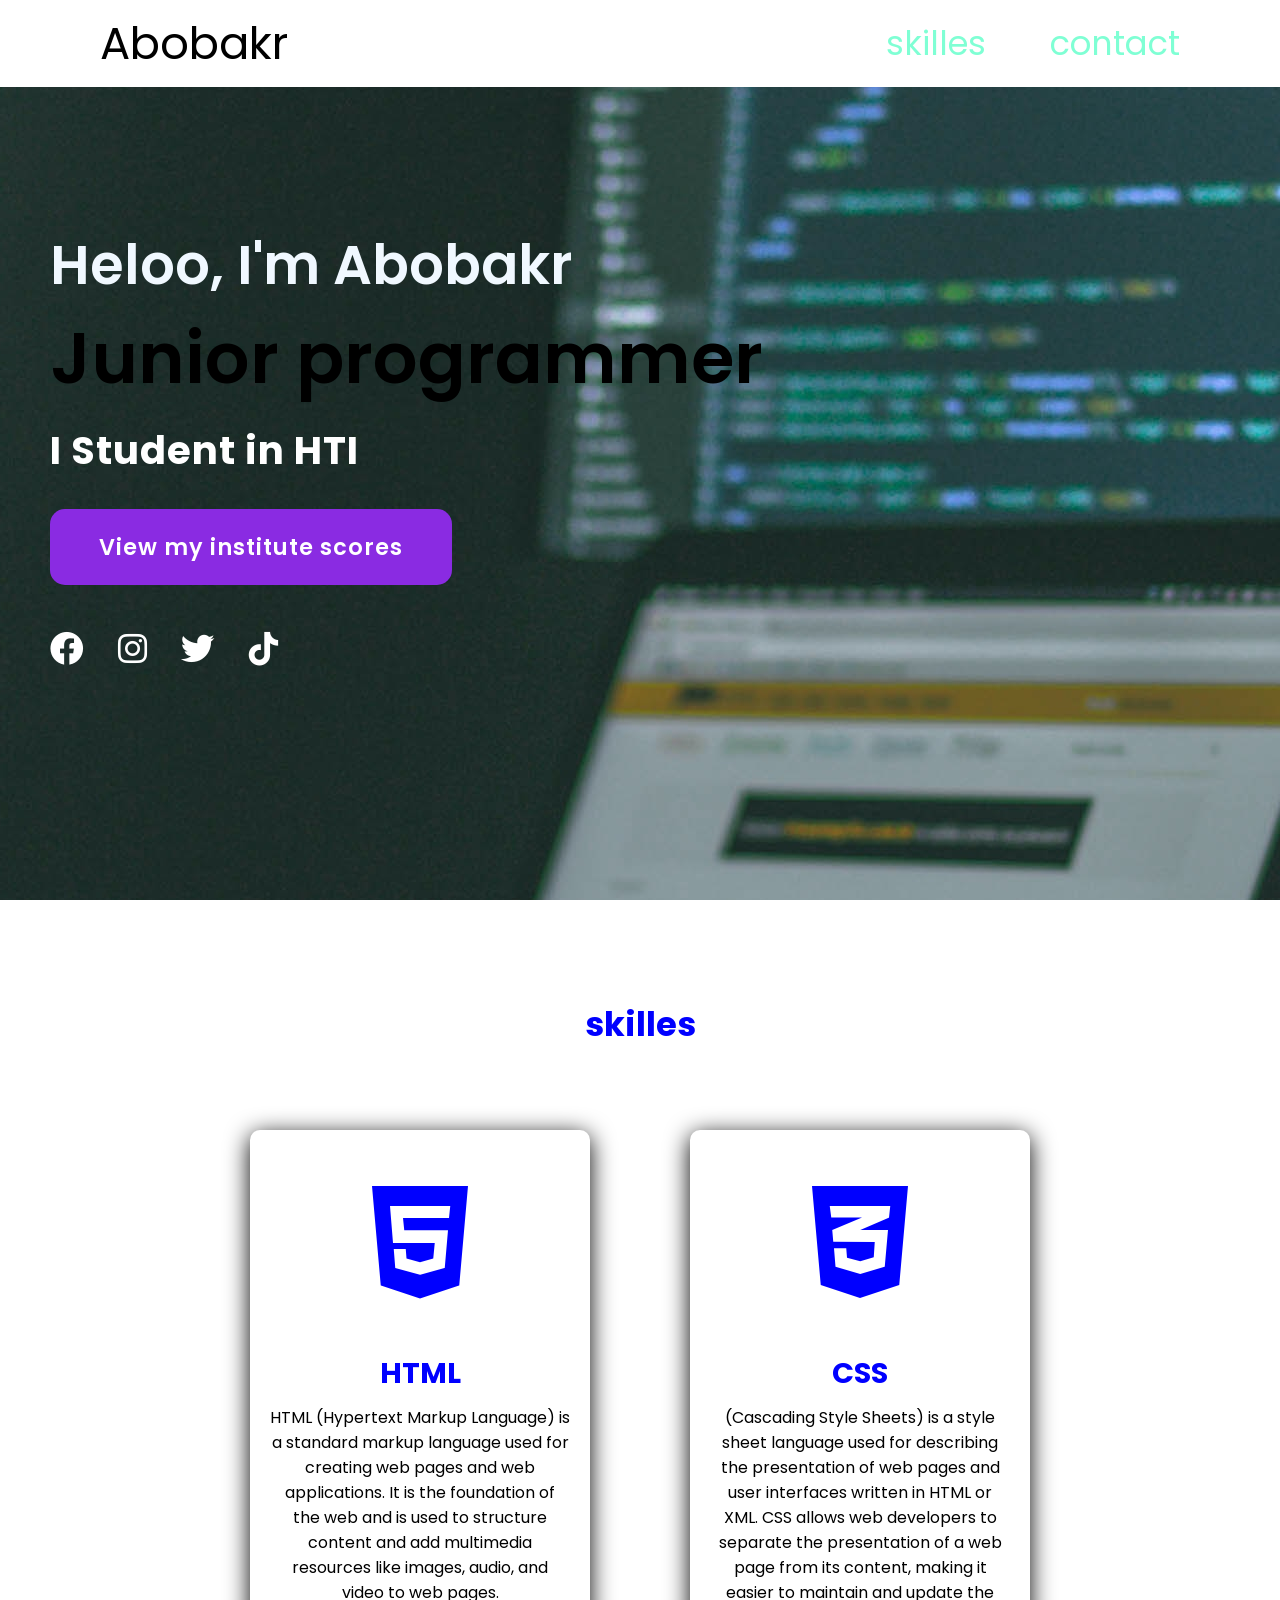
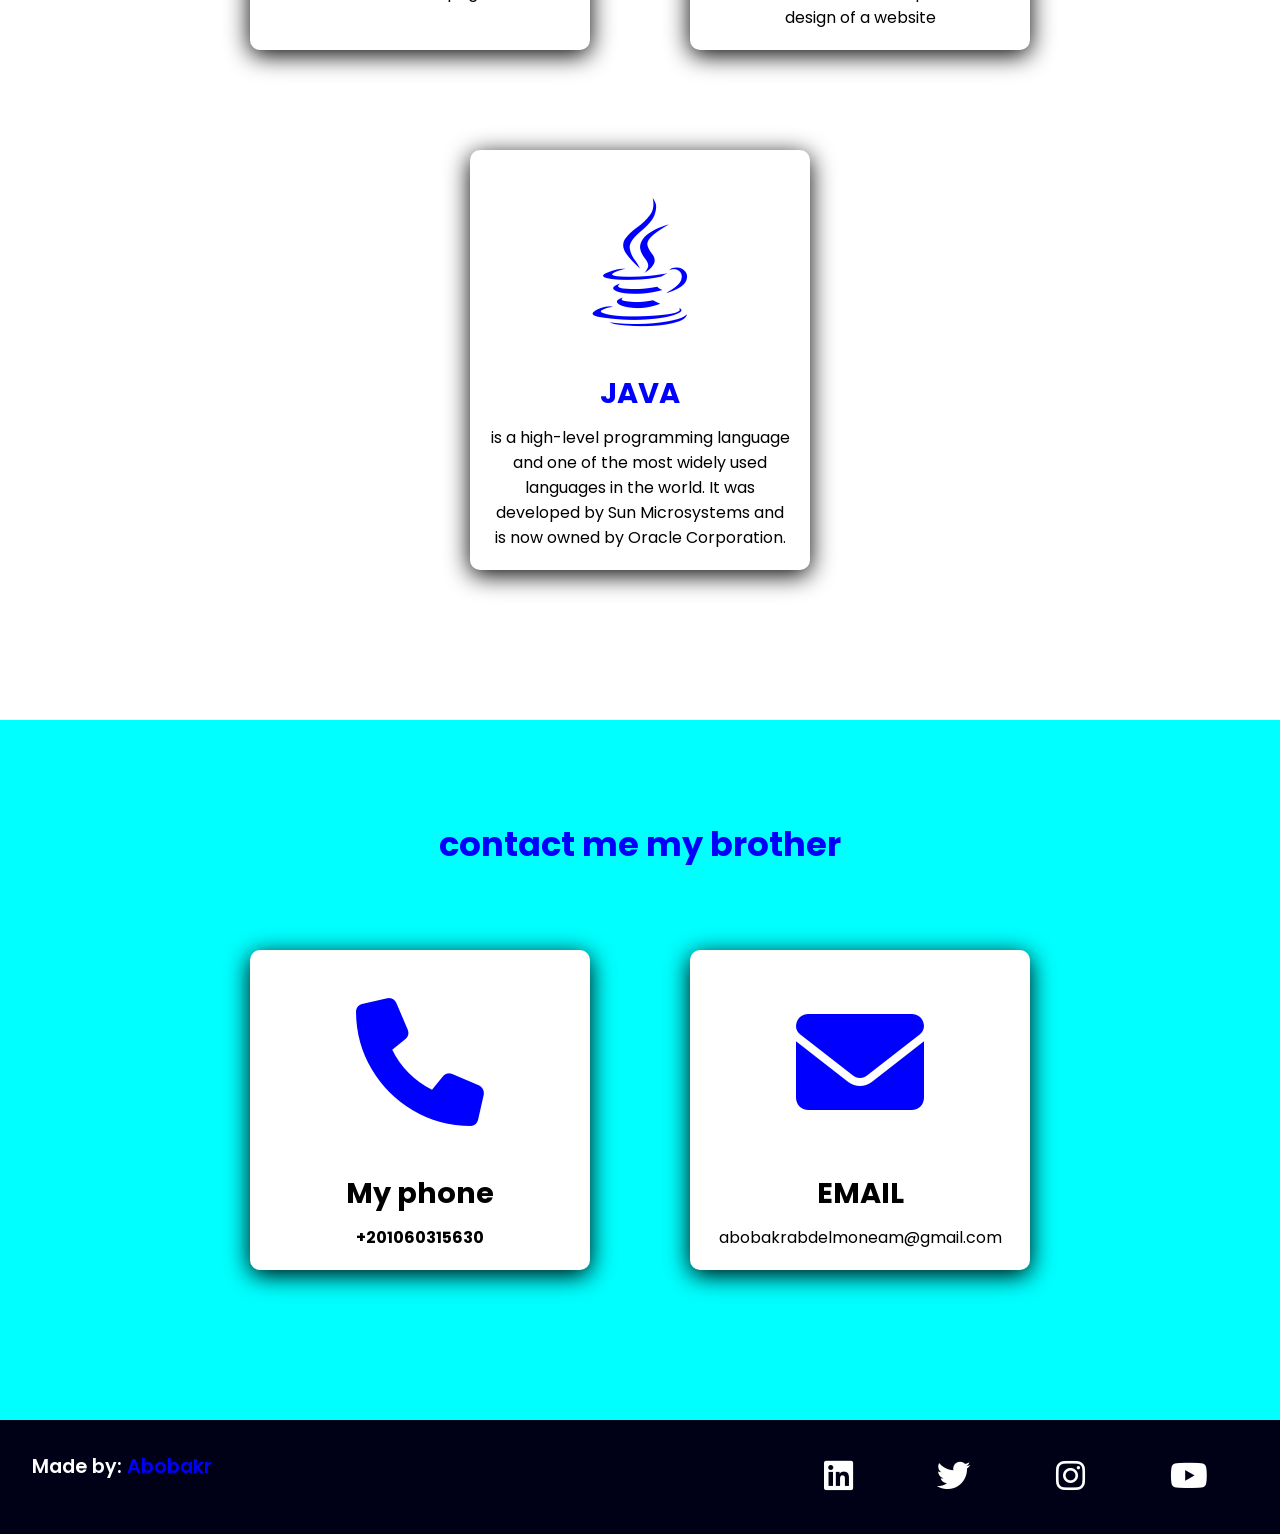
==== index.html @ 80688724 "Add files via upload" ====
<!DOCTYPE html>
<html lang="en">
<head>
    <meta charset="UTF-8">
    <meta name="viewport" content="width=device-width, initial-scale=1.0">
    <link rel="stylesheet" href="https://cdnjs.cloudflare.com/ajax/libs/font-awesome/6.0.0/css/all.min.css">
    <link rel="stylesheet" href="master.css">
    <link rel="website icon" type="png" href="images/icone.png">
    <title>Abobakr abdelmoneam</title>
</head>
<body>
    <header>
        <a href="#" class="logo">Abobakr</a>
        <nav class="navigation">
            <a href="#skilles">skilles</a>
            <a href="#contact">contact</a>
        </nav>
            
        </div>
        </header>
        <section class="main">
            <div>
                <h2>Heloo, I'm Abobakr <br><span>Junior programmer</span></h2>
                <h3>I Student in HTI</h3>
                <a href="http://www.hti.edu.eg/ar/student-results.aspx" class="main-btn" target="_blank">View my institute scores</a>
                <div class="icons">
                    <a href="https://www.facebook.com/mohamed.menem.5686/" target="_blank"><i class="fa-brands fa-facebook"></i></a>
                    <a href="https://www.instagram.com/abobakr_515_/" target="_blank"><i class="fa-brands fa-instagram"></i></a>
                    <a href="https://twitter.com/abobakr_515" target="_blank"><i class="fa-brands fa-twitter"></i></a>
                    <a href="https://www.tiktok.com/@abobakr_elhendawy" target="_blank"><i class="fa-brands fa-tiktok"></i></a>

                </div>

            </div>
        </section>
        <section class="cards" id="skilles">
            <h2 class="title">skilles</h2>
            <div class="content">
                <div class="card">
                    <div class="icon">
                    <i class="fa-brands fa-html5"></i>                     </div>
                    <div class="info">
                        <h3>HTML</h3>
                        <p>HTML (Hypertext Markup Language) is a standard markup language used for creating web pages and web applications. It is the foundation of the web and is used to structure content and add multimedia resources like images, audio, and video to web pages.

                        </p>
                    </div>
                </div>
                <div class="card">
                    <div class="icon">

                   <i class="fa-brands fa-css3-alt"></i>                    </div>
                    <div class="info">
                        <h3>CSS</h3>
                        <p>(Cascading Style Sheets) is a style sheet language used for describing the presentation of web pages and user interfaces written in HTML or XML. CSS allows web developers to separate the presentation of a web page from its content, making it easier to maintain and update the design of a website</p>
                    </div>
                </div>
                <div class="card">
                    <div class="icon">
                        <i class="fa-brands fa-java"></i>                    </div>
                    <div class="info">
                        <h3>JAVA</h3>
                        <p>is a high-level programming language and one of the most widely used languages in the world. It was developed by Sun Microsystems and is now owned by Oracle Corporation.</p>
                    </div>
                </div>
            </div>
        </section>
        <section class="cards contact" id="contact">
            <h2 class="title">contact me my brother</h2>
            <div class="contact">
                <div class="card">
                    <div class="icon">
                    <i class="fa-solid fa-phone"></i>  
                                   </div>
                    <div class="info">
                        <h3>My phone</h3>
                        <h4 class="phone">+201060315630</h4> 
                    </div>
                </div>
                <div class="card">
                    <div class="icon">

                        <i class="fas fa-envelope"></i>
                        </div>
                        <div class="info">
                        <h3>EMAIL</h3>
                    <p>abobakrabdelmoneam@gmail.com</p>
                    </div>


        </section>

        <footer class="footer">
            <p class="footer-title">Made by: <span>Abobakr</span></p>
            <div class="social-icons">
                <a href="https://www.linkedin.com/login/ar" target="_blank"><i class="fab fa-linkedin"></i></a>
                <a href="https://twitter.com/abobakr_515" target="_blank"><i class="fab fa-twitter"></i></a>
                <a href="https://www.instagram.com/abobakr_515_/" target="_blank"><i class="fab fa-instagram"></i></a>
                <a href="https://www.youtube.com/channel/UCfTLrO9yLT_ZJrgtqx2v3Xw" target="_blank"><i class="fab fa-youtube"></i></a>
            </div>
        </footer>
    


    
</body>
</html>
---- master.css ----
@import url('https://fonts.googleapis.com/css2?family=Poppins:ital,wght@0,100;0,200;0,300;0,400;0,500;0,600;0,700;0,800;0,900;1,100;1,200;1,300;1,400;1,500;1,600;1,700;1,800;1,900&display=swap');
*{
    font-family: 'Poppins', sans-serif;
    margin: 0;
    padding: 0;
    box-sizing: border-box;
    scroll-behavior: smooth;
}
header{
    background-color: white;
    width: 100%;
    position: fixed;
    z-index: 999;
    display: flex;
    justify-content: space-between;
    align-items: center;
    padding: 10px 100px;

}
.logo{
    text-decoration: none;
    color: black;
    text-transform: capitalize;
    font-weight: px;
    font-size: 2.8em;
    
}
.navigation a {
    color: aquamarine;
    text-decoration: none;
    font-size: 2.1em;
    font-weight: 800px;
    padding-left: 60px ;

}
.navigation a:hover {
    color: black;
}
section {
    padding: 100px 200px;

}
.main {
    width: 100%;
    min-height: 100vh;
    display: flex;
    align-items: center;
    background: url("images/jefferson-santos-9SoCnyQmkzI-unsplash.jpg")no-repeat;
    background-position: center;
    padding: 50px;
}
.main h2 {
    color: aliceblue;
    font-size: 3.4em;
    font-weight: 600;

}
.main h2 span {
    color: black;
    font-size: 1.3em;
    font-weight: 600;
}
.main h3 {
    color: white;
    font-size: 2.4em;
    font-weight: 700;
    letter-spacing: 1px;
    margin-top: 10px;
    margin-bottom: 30px;

}
.main-btn {
    color: white;
    background-color: blueviolet;
    text-decoration: none;
    font-size: 1.4em;
    font-weight: 600;
    display: inline-block;
    padding: 0.9375em 2.1875em;
    letter-spacing: 1px;
    border-radius: 15px;
    margin-bottom: 40px;
    transition: 0.7s ease;


}
.main-btn:hover {
    background-color: blue;
    transform: scale(1.1);

}
.icons a{
    color: white;
    font-size: 2.1em;
    padding-right: 30px;
    transition: 1s ease;

}
.icons a :hover {
    background-color: black;
    transform: scale(1.5);

}
.title {
    display: flex;
    justify-content: center;
    color: blue;
    font-size:2.1em;
    font-weight: 700;
    margin-bottom: 30px;
}
.content {
    display: flex;
    justify-content: center;
    flex-direction:row ;
    flex-wrap: wrap;
    
}
.card {
    background-color: white;
    width: 21.25em;
    box-shadow: 0 5px 25px black ;
    border-radius: 10px;
    padding: 20px;
    margin: 50px;
    transition: 0.7s ease;
}
.card:hover {
    transform: scale(1.3);
}
.icon {
    color: blue;
    font-size: 8em;
    text-align: center;
}
.info {
    text-align: center;
}

.info h3 {
    color: blue;
    font-size: 1.8em;
    font-weight: 700;
    margin: 10px;
}
.contact {
    background-color: aqua;
    width: 100%;
    display: flex;
    justify-content: center;
    flex-direction:row ;
    flex-wrap: wrap;
}

.contact .info h3 {
    color: black;
}
.footer {
    background-color: #000016;
    color: white;
    padding: 2em;
    display: flex;
    justify-content: space-between;
}
.footer-title {
    font-size: 1.2em;
    font-weight: 600;

}
.footer-title span {
    color: blue;
}
.footer .social-icons a{
    font-size: 2.1em;
    padding: 1.2em;
    color: white;

}
@media (max-width:1023px){
    header{
        padding: 12px 20px;
    }

    .navigation a{
        padding-left: 10px;
    }

    .title{
        font-size: 1.8em;
    }

    section{
        padding: 80px 20px;
    }

    .main-content h2{
        font-size: 1em;
    }

    .main-content h3{
        font-size: 1.6em;
    }

    .content{
        flex-direction: column;
        align-items: center;
    }

}

@media (max-width:641px){
    body{
        font-size: 12px;
    }

    .main-content h2{
        font-size: 0.8em;
    }

    .main-content h3{
        font-size: 1.4em;
    }
}

@media (max-width:300px){
    body{
        font-size: 10px;
     
    }
}
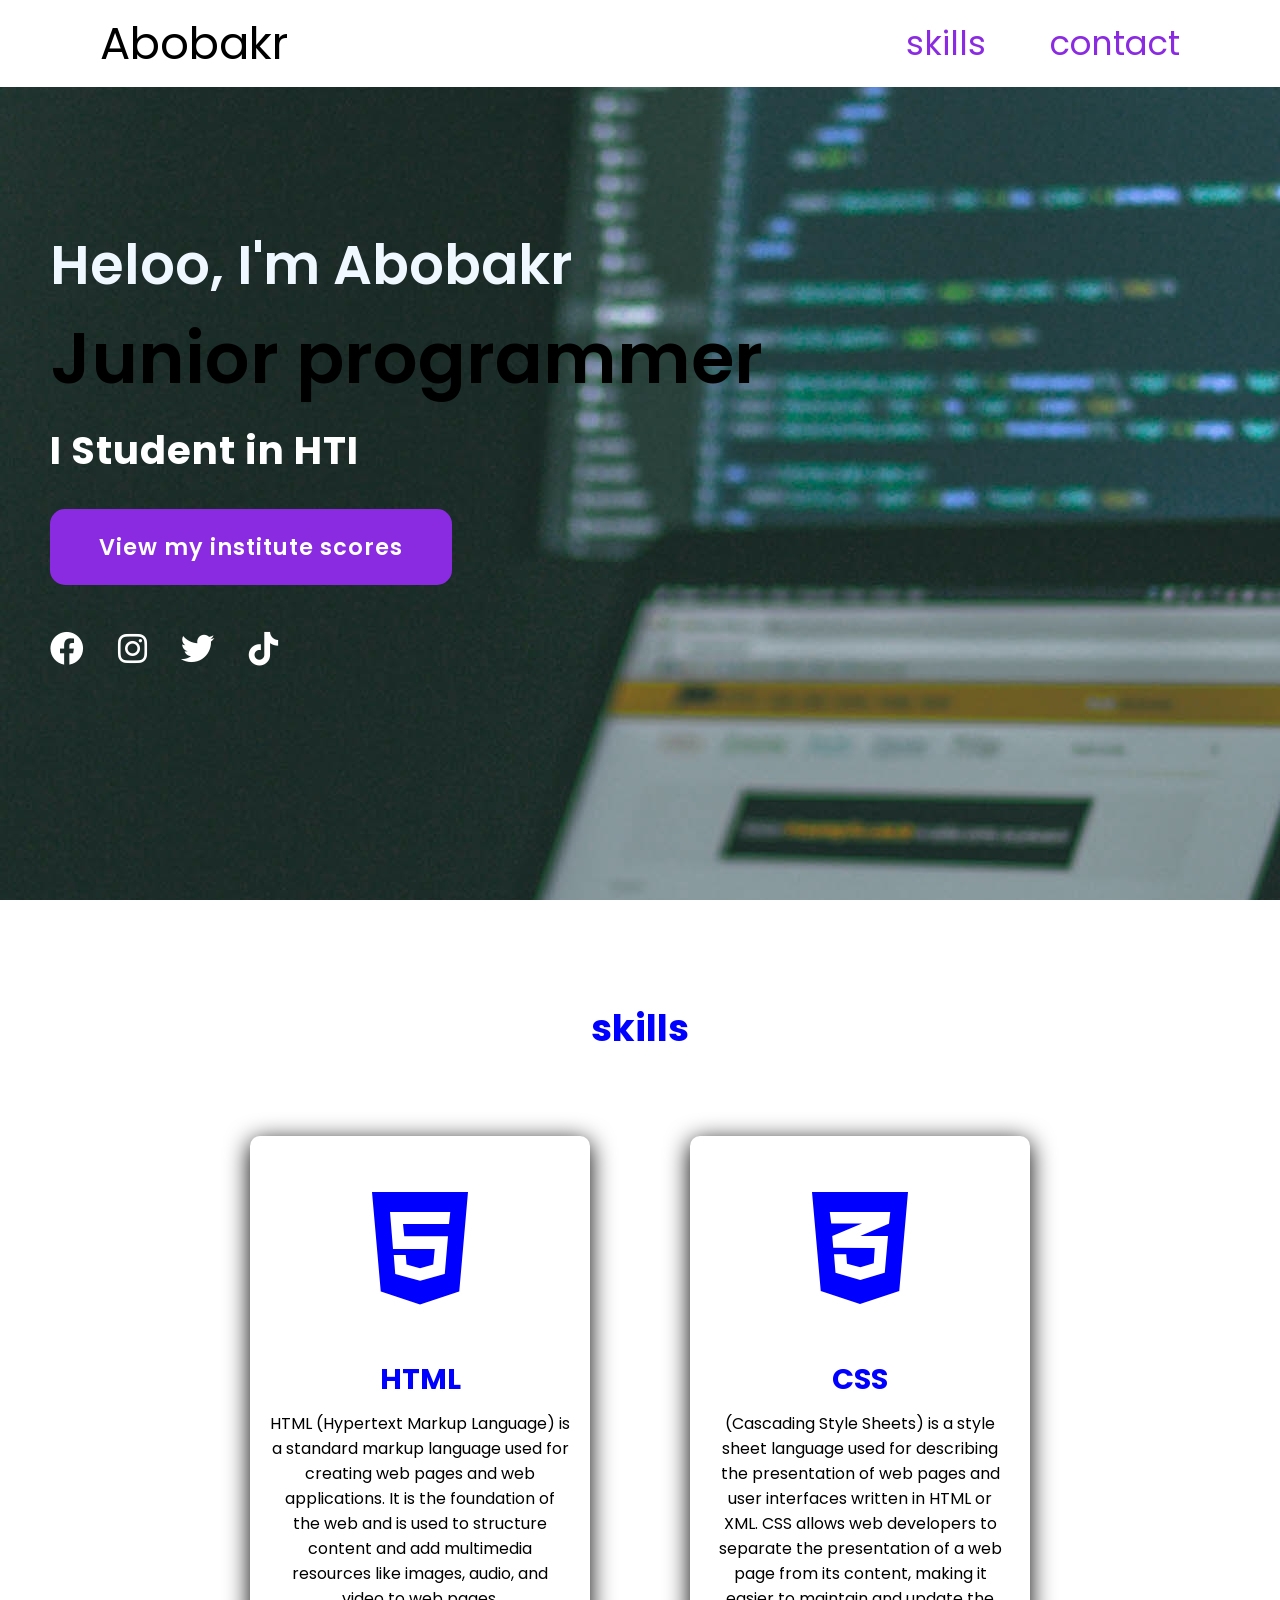
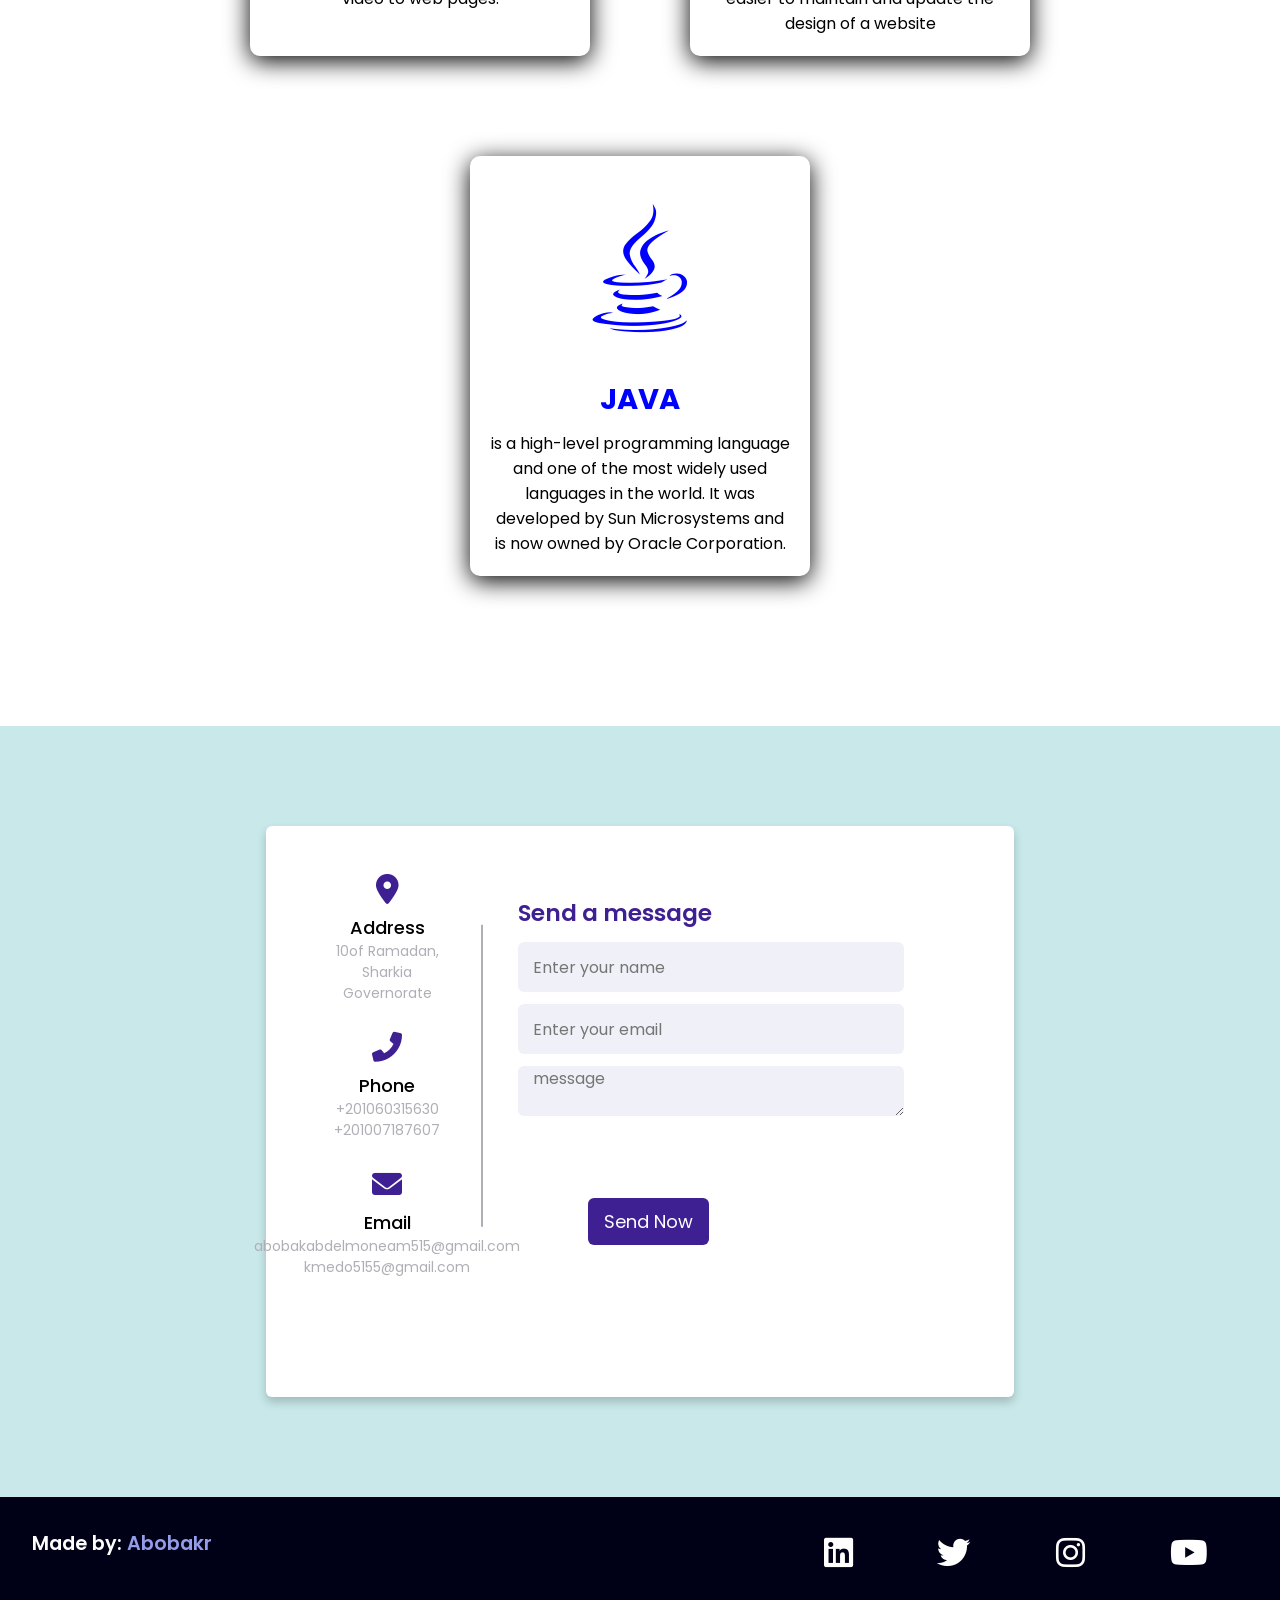
==== commit 780de045: "Create website me portfolio 1" ====
--- a/index.html
+++ b/index.html
@@ -12,7 +12,7 @@
     <header>
         <a href="#" class="logo">Abobakr</a>
         <nav class="navigation">
-            <a href="#skilles">skilles</a>
+            <a href="#skills">skills</a>
             <a href="#contact">contact</a>
         </nav>
             
@@ -33,8 +33,8 @@
 
             </div>
         </section>
-        <section class="cards" id="skilles">
-            <h2 class="title">skilles</h2>
+        <section class="cards" id="skills">
+            <h2 class="title">skills</h2>
             <div class="content">
                 <div class="card">
                     <div class="icon">
@@ -64,29 +64,53 @@
                     </div>
                 </div>
             </div>
-        </section>
-        <section class="cards contact" id="contact">
-            <h2 class="title">contact me my brother</h2>
-            <div class="contact">
-                <div class="card">
-                    <div class="icon">
-                    <i class="fa-solid fa-phone"></i>  
-                                   </div>
-                    <div class="info">
-                        <h3>My phone</h3>
-                        <h4 class="phone">+201060315630</h4> 
-                    </div>
-                </div>
-                <div class="card">
-                    <div class="icon">
-
-                        <i class="fas fa-envelope"></i>
-                        </div>
-                        <div class="info">
-                        <h3>EMAIL</h3>
-                    <p>abobakrabdelmoneam@gmail.com</p>
-                    </div>
-
+        </section >
+        <section  class="body" id="contact">
+            
+  <div class="container">
+    <div class="content">
+      <div class="left-side">
+        <div class="address details">
+          <i class="fas fa-map-marker-alt"></i>
+          <div class="topic">Address</div>
+          <div class="text-one">10of Ramadan,</div>
+          <div class="text-two">Sharkia Governorate</div>
+        </div>
+        <div class="phone details">
+          <i class="fas fa-phone-alt"></i>
+          <div class="topic">Phone</div>
+          <div class="text-one">+201060315630</div>
+          <div class="text-two">+201007187607</div>
+        </div>
+        <div class="email details">
+          <i class="fas fa-envelope"></i>
+          <div class="topic">Email</div>
+          <div class="text-one">abobakabdelmoneam515@gmail.com</div>
+          <div class="text-two">kmedo5155@gmail.com</div>
+        </div>
+      </div>
+      <div class="right-side">
+        <div class="topic-text">Send a message</div>
+      <form action="#">
+        <div class="input-box">
+          <input type="text" placeholder="Enter your name">
+        </div>
+        <div class="input-box">
+          <input type="text" placeholder="Enter your email">
+        </div>
+        <div class="input-box message-box">
+          <div class="input-box">
+      <textarea placeholder="message" required></textarea>
+          </div>
+          
+        </div>
+        <div class="button">
+          <input type="button" value="Send Now" >
+        </div>
+      </form>
+    </div>
+    </div>
+  </div>
 
         </section>
 
--- a/master.css
+++ b/master.css
@@ -21,12 +21,12 @@
     text-decoration: none;
     color: black;
     text-transform: capitalize;
-    font-weight: px;
+    font-weight:14 px;
     font-size: 2.8em;
     
 }
 .navigation a {
-    color: aquamarine;
+    color:blueviolet;
     text-decoration: none;
     font-size: 2.1em;
     font-weight: 800px;
@@ -105,7 +105,7 @@
     display: flex;
     justify-content: center;
     color: blue;
-    font-size:2.1em;
+    font-size:2.3em; 
     font-weight: 700;
     margin-bottom: 30px;
 }
@@ -143,18 +143,113 @@
     font-weight: 700;
     margin: 10px;
 }
-.contact {
-    background-color: aqua;
-    width: 100%;
-    display: flex;
-    justify-content: center;
-    flex-direction:row ;
-    flex-wrap: wrap;
-}
-
-.contact .info h3 {
-    color: black;
-}
+
+.body{
+  width: 100%;
+  background: #c8e8e9;
+  display: flex;
+  align-items: center;
+  justify-content: center;
+}
+.container{
+  width: 85%;
+  background: #fff;
+  border-radius: 6px;
+  padding: 20px 60px 30px 40px;
+  box-shadow: 0 5px 10px rgba(0, 0, 0, 0.2);
+}
+
+.container .content .left-side{
+  width: 25%;
+  height: 100%;
+  display: flex;
+  flex-direction: column;
+  align-items: center;
+  justify-content: center;
+  margin-top: 14px;
+  position: relative;
+}
+.content .left-side::before{
+  content: '';
+  position: absolute;
+  height: 70%;
+  width: 2px;
+  right: -15px;
+  top: 50%;
+  transform: translateY(-50%);
+  background: #afafb6;
+}
+.content .left-side .details{
+  margin: 14px;
+  text-align: center;
+}
+.content .left-side .details i{
+  font-size: 30px;
+  color: #3e2093;
+  margin-bottom: 10px;
+}
+.content .left-side .details .topic{
+  font-size: 18px;
+  font-weight: 500;
+}
+.content .left-side .details .text-one,
+.content .left-side .details .text-two{
+  font-size: 14px;
+  color: #afafb6;
+}
+.container .content .right-side{
+  width: 75%;
+padding: 50px;
+  
+}
+.content .right-side .topic-text{
+  font-size: 23px;
+  font-weight: 600;
+  color: #3e2093;
+}
+.right-side .input-box{
+  height: 50px;
+  width: 100%;
+  margin: 12px 0;
+}
+.right-side .input-box input,
+.right-side .input-box textarea{
+  height: 100%;
+  width: 100%;
+  border: none;
+  outline: none;
+  font-size: 16px;
+  background: #F0F1F8;
+  border-radius: 6px;
+  padding: 0 15px;
+}
+
+.right-side .button{
+  display: inline-block;
+  margin-bottom: 2px;
+
+}
+.right-side .button input[type="button"]{
+  color: #fff;
+  margin:70px ;
+  font-size: 18px;
+  outline: none;
+  border: none;
+  padding: 10px 16px;
+  border-radius: 6px;
+  background: #3e2093;
+  cursor: pointer;
+  transition: 0.8s ease;
+}
+.button input[type="button"]:hover{
+  background: #5029bc;
+  transform: scale(1.1);
+
+}
+    
+  
+
+
 .footer {
     background-color: #000016;
     color: white;
@@ -168,7 +263,7 @@
 
 }
 .footer-title span {
-    color: blue;
+    color:#939de9;
 }
 .footer .social-icons a{
     font-size: 2.1em;
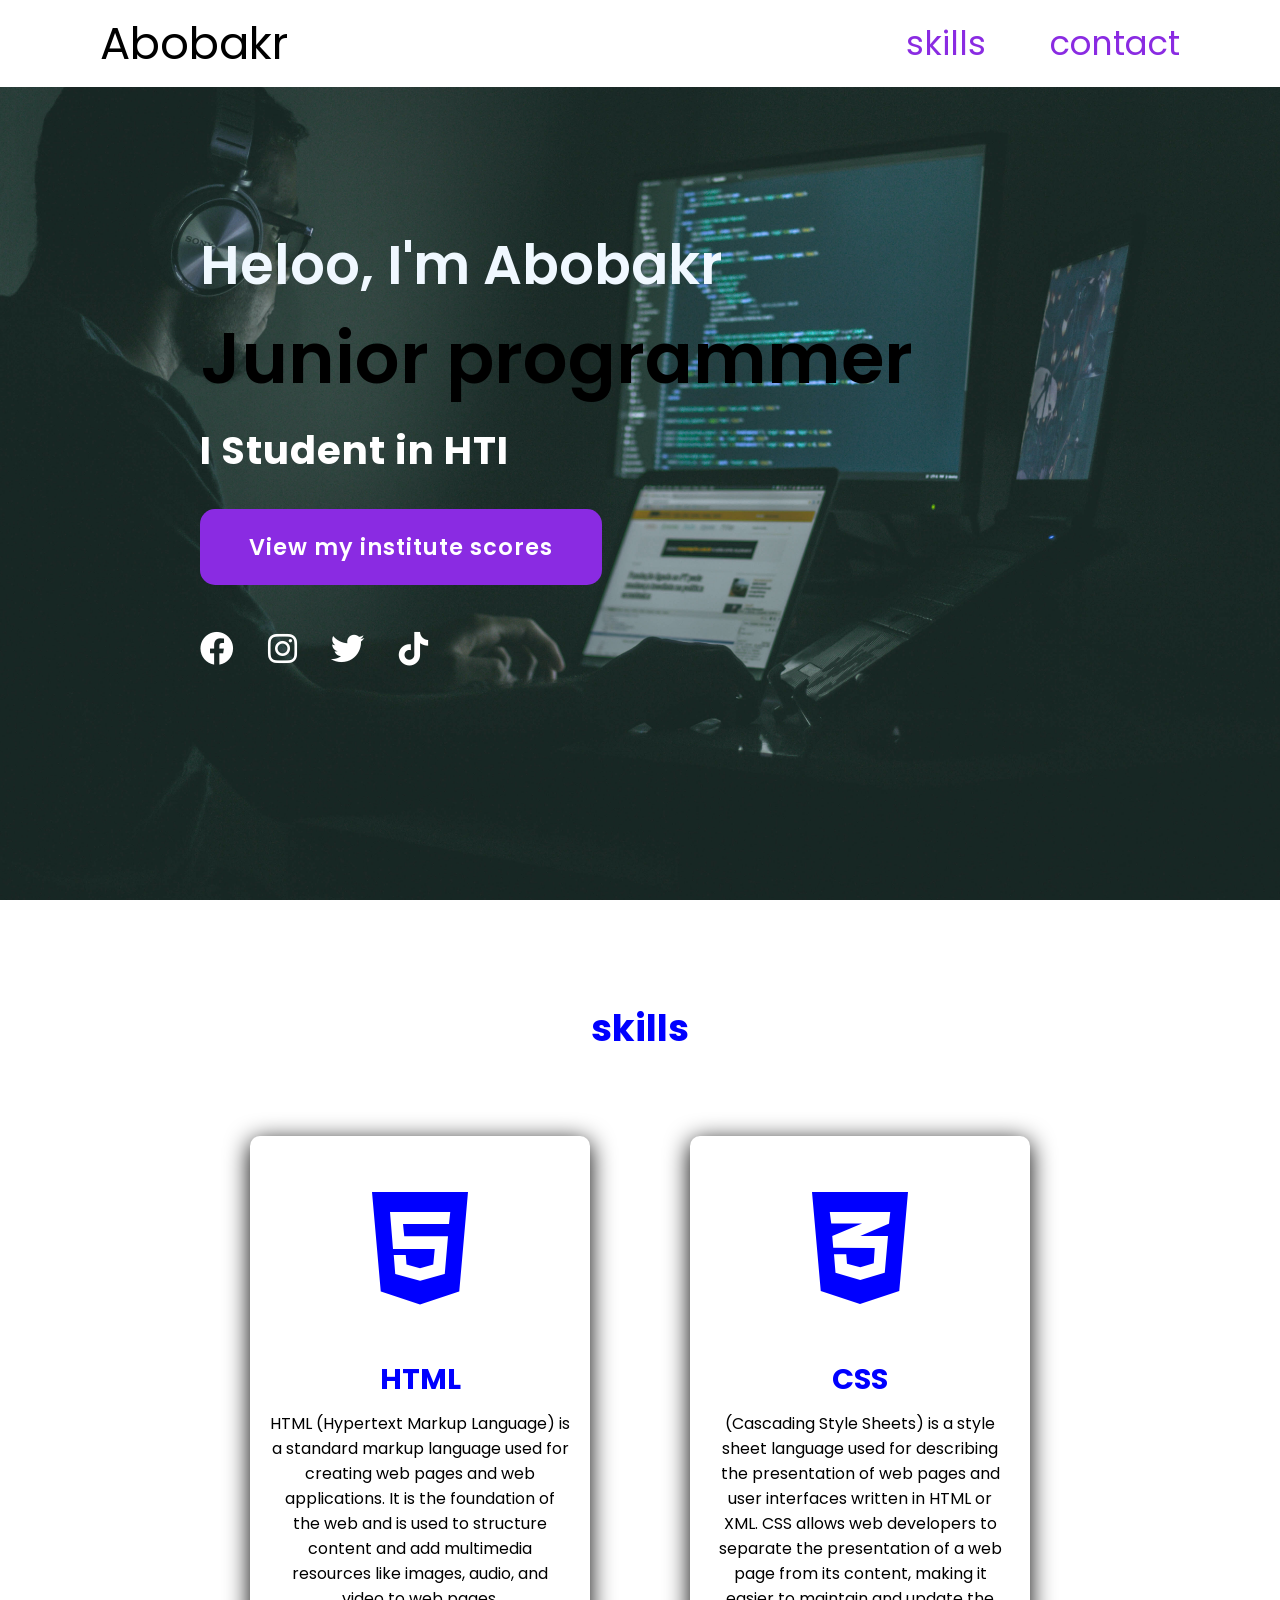
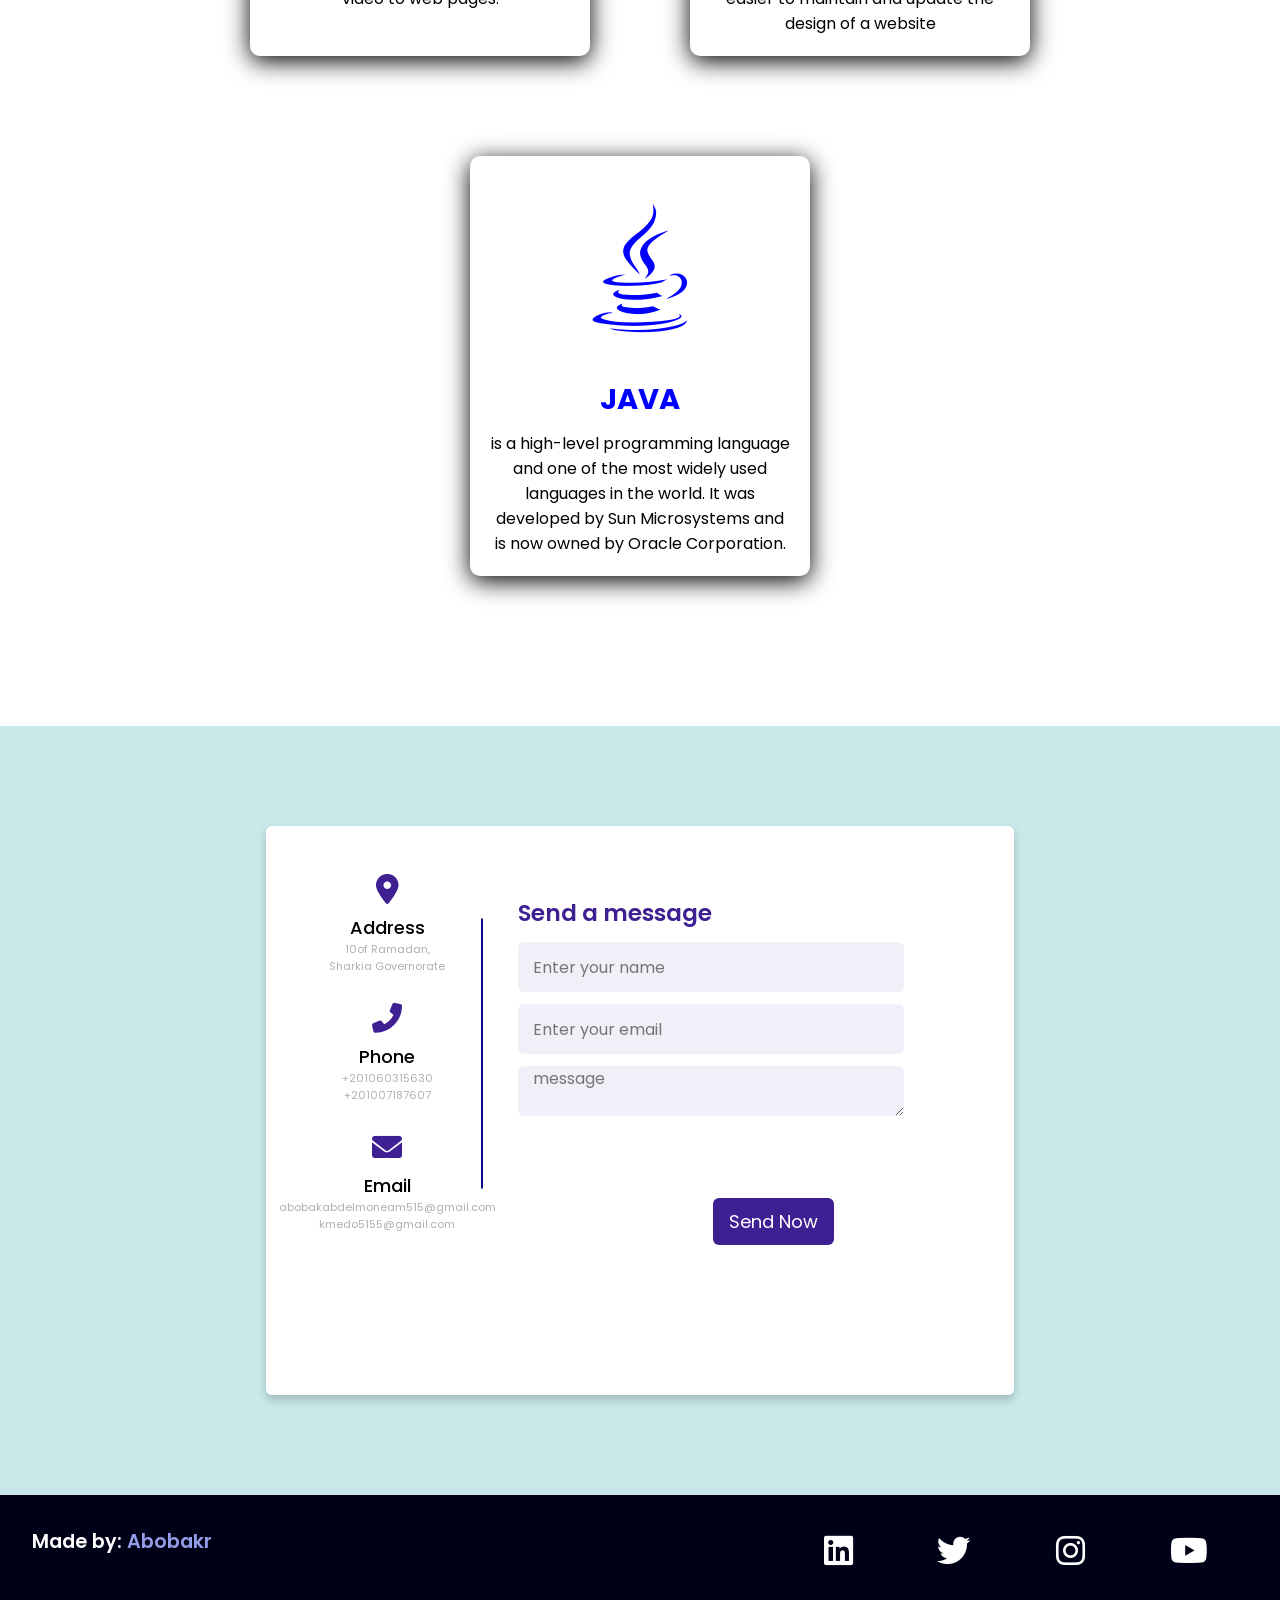
==== commit d8d0e8fb: "Add files via upload" ====
--- a/index.html
+++ b/index.html
@@ -1,5 +1,4 @@
 <!DOCTYPE html>
-<html lang="en">
 <head>
     <meta charset="UTF-8">
     <meta name="viewport" content="width=device-width, initial-scale=1.0">
--- a/master.css
+++ b/master.css
@@ -1,10 +1,10 @@
-@import url('https://fonts.googleapis.com/css2?family=Poppins:ital,wght@0,100;0,200;0,300;0,400;0,500;0,600;0,700;0,800;0,900;1,100;1,200;1,300;1,400;1,500;1,600;1,700;1,800;1,900&display=swap');
+@import url('https://fonts.googleapis.com/css2?family=Poppins:ital,wght@0,100;0,200;0,300;0,400;0,500;0,600;0,700;0,800;0,900;1,100;1,200;1,300;1,400;1,500;1,600;1,700;1,800;1,900&display=swap'); 
 *{
     font-family: 'Poppins', sans-serif;
     margin: 0;
     padding: 0;
     box-sizing: border-box;
-    scroll-behavior: smooth;
+    scroll-behavior: smooth; 
 }
 header{
     background-color: white;
@@ -46,8 +46,8 @@
     display: flex;
     align-items: center;
     background: url("images/jefferson-santos-9SoCnyQmkzI-unsplash.jpg")no-repeat;
+    background-size: cover;
     background-position: center;
-    padding: 50px;
 }
 .main h2 {
     color: aliceblue;
@@ -168,6 +168,7 @@
   justify-content: center;
   margin-top: 14px;
   position: relative;
+
 }
 .content .left-side::before{
   content: '';
@@ -177,7 +178,7 @@
   right: -15px;
   top: 50%;
   transform: translateY(-50%);
-  background: #afafb6;
+  background: #0b0b8a;
 }
 .content .left-side .details{
   margin: 14px;
@@ -194,7 +195,7 @@
 }
 .content .left-side .details .text-one,
 .content .left-side .details .text-two{
-  font-size: 14px;
+  font-size: 11px;
   color: #afafb6;
 }
 .container .content .right-side{
@@ -226,7 +227,7 @@
 
 .right-side .button{
   display: inline-block;
-  margin-bottom: 2px;
+  float: right;
 
 }
 .right-side .button input[type="button"]{
@@ -284,7 +285,7 @@
         font-size: 1.8em;
     }
 
-    section{
+    section {
         padding: 80px 20px;
     }
 
@@ -296,7 +297,7 @@
         font-size: 1.6em;
     }
 
-    .content{
+    .content {
         flex-direction: column;
         align-items: center;
     }
@@ -323,3 +324,69 @@
      
     }
 }
+@media (max-width: 950px) {
+  .container{
+    width: 90%;
+    padding: 30px 40px 40px 35px ;
+  }
+  .container .content .right-side{
+   width: 75%;
+   margin-left: 55px;
+}
+}
+@media (max-width: 820px) {
+  .container{
+    margin: 40px 0;
+    height: 100%;
+  }
+  .container .content{
+    flex-direction: column-reverse;
+  }
+ .container .content .left-side{
+   width: 100%;
+   flex-direction: row;
+   margin-top: 40px;
+   justify-content: center;
+   flex-wrap: wrap;
+ }
+ .container .content .left-side::before{
+   display: none;
+ }
+ .container .content .right-side{
+   width: 100%;
+   margin-left: 0;
+ }
+}
+@media (max-width: 950px) {
+    .container{
+      width: 90%;
+      padding: 30px 40px 40px 35px ;
+    }
+    .container .content .right-side{
+     width: 75%;
+     margin-left: 55px;
+  }
+  }
+  @media (max-width: 820px) {
+    .container{
+      margin: 40px 0;
+      height: 100%;
+    }
+    .container .content{
+      flex-direction: column-reverse;
+    }
+   .container .content .left-side{
+     width: 100%;
+     flex-direction: row;
+     margin-top: 40px;
+     justify-content: center;
+     flex-wrap: wrap;
+   }
+   .container .content .left-side::before{
+     display: none;
+   }
+   .container .content .right-side{
+     width: 100%;
+     margin-left: 0;
+   }
+  }
